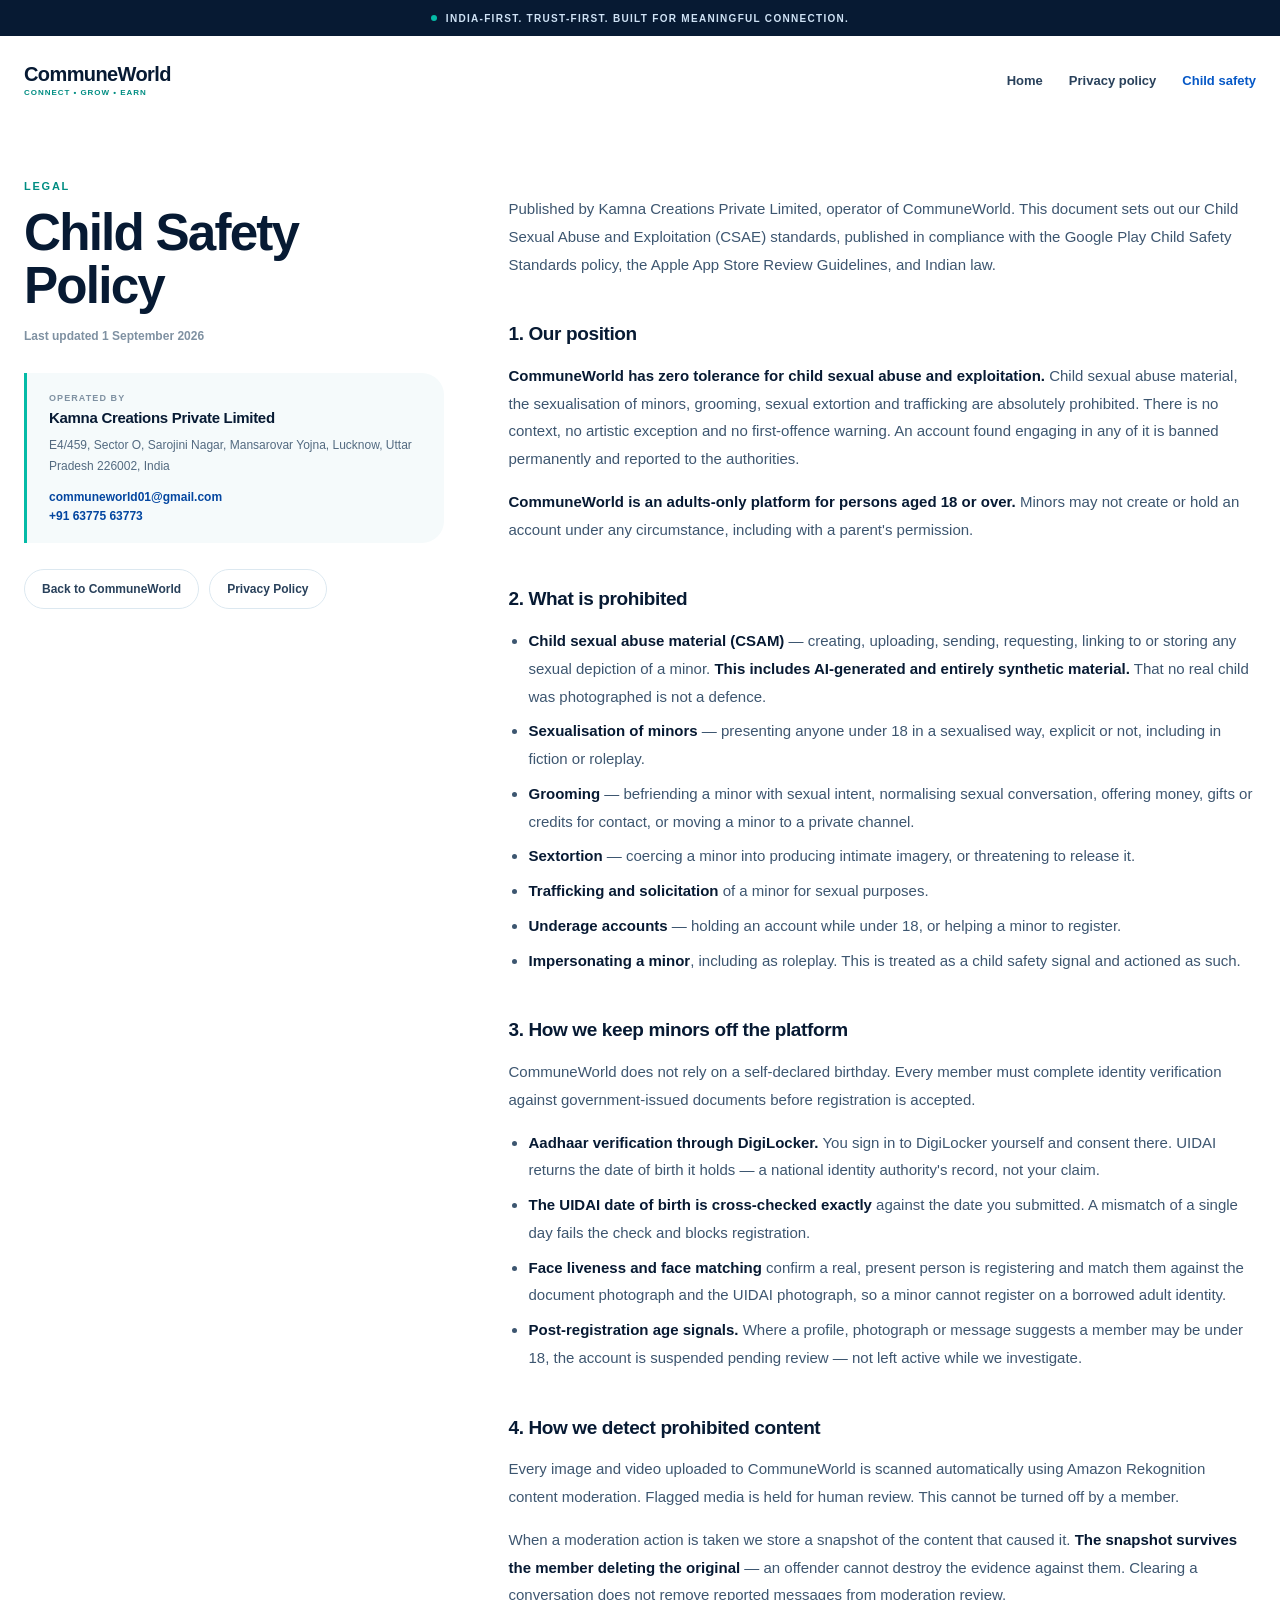
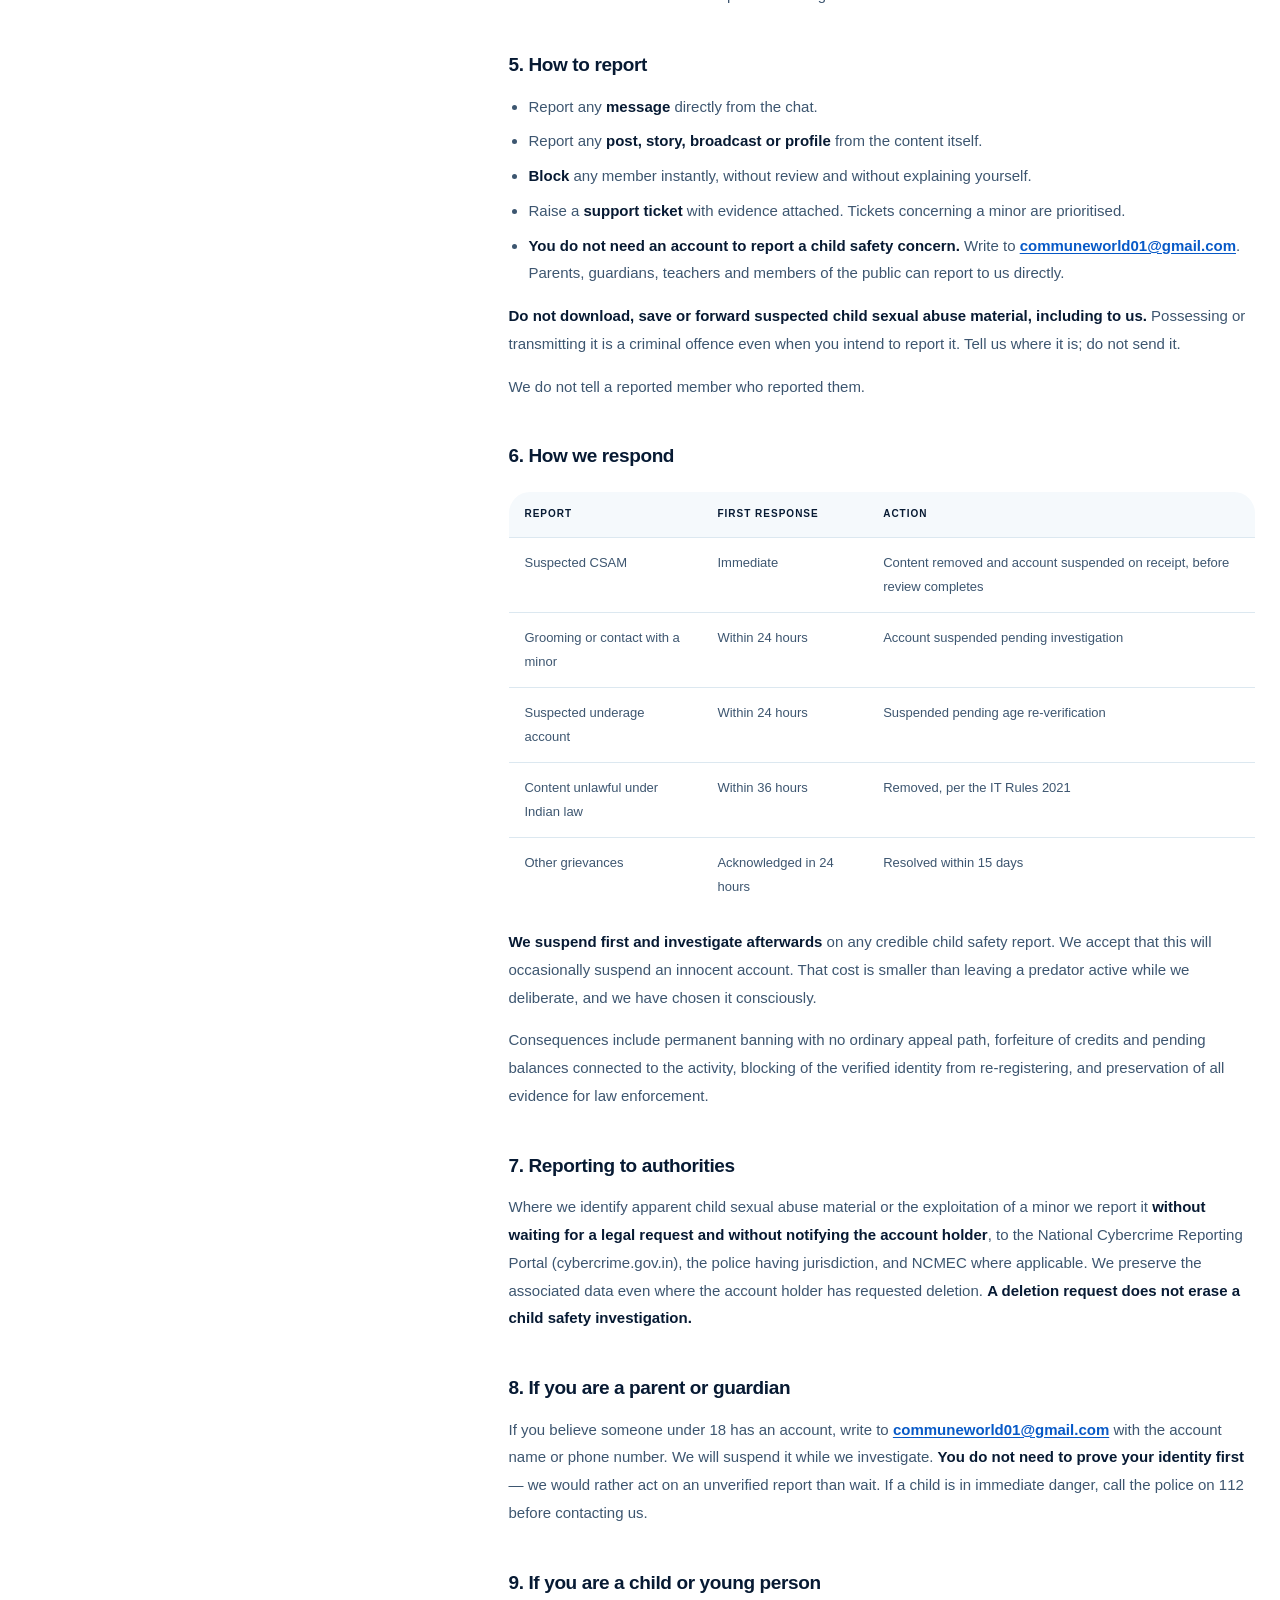
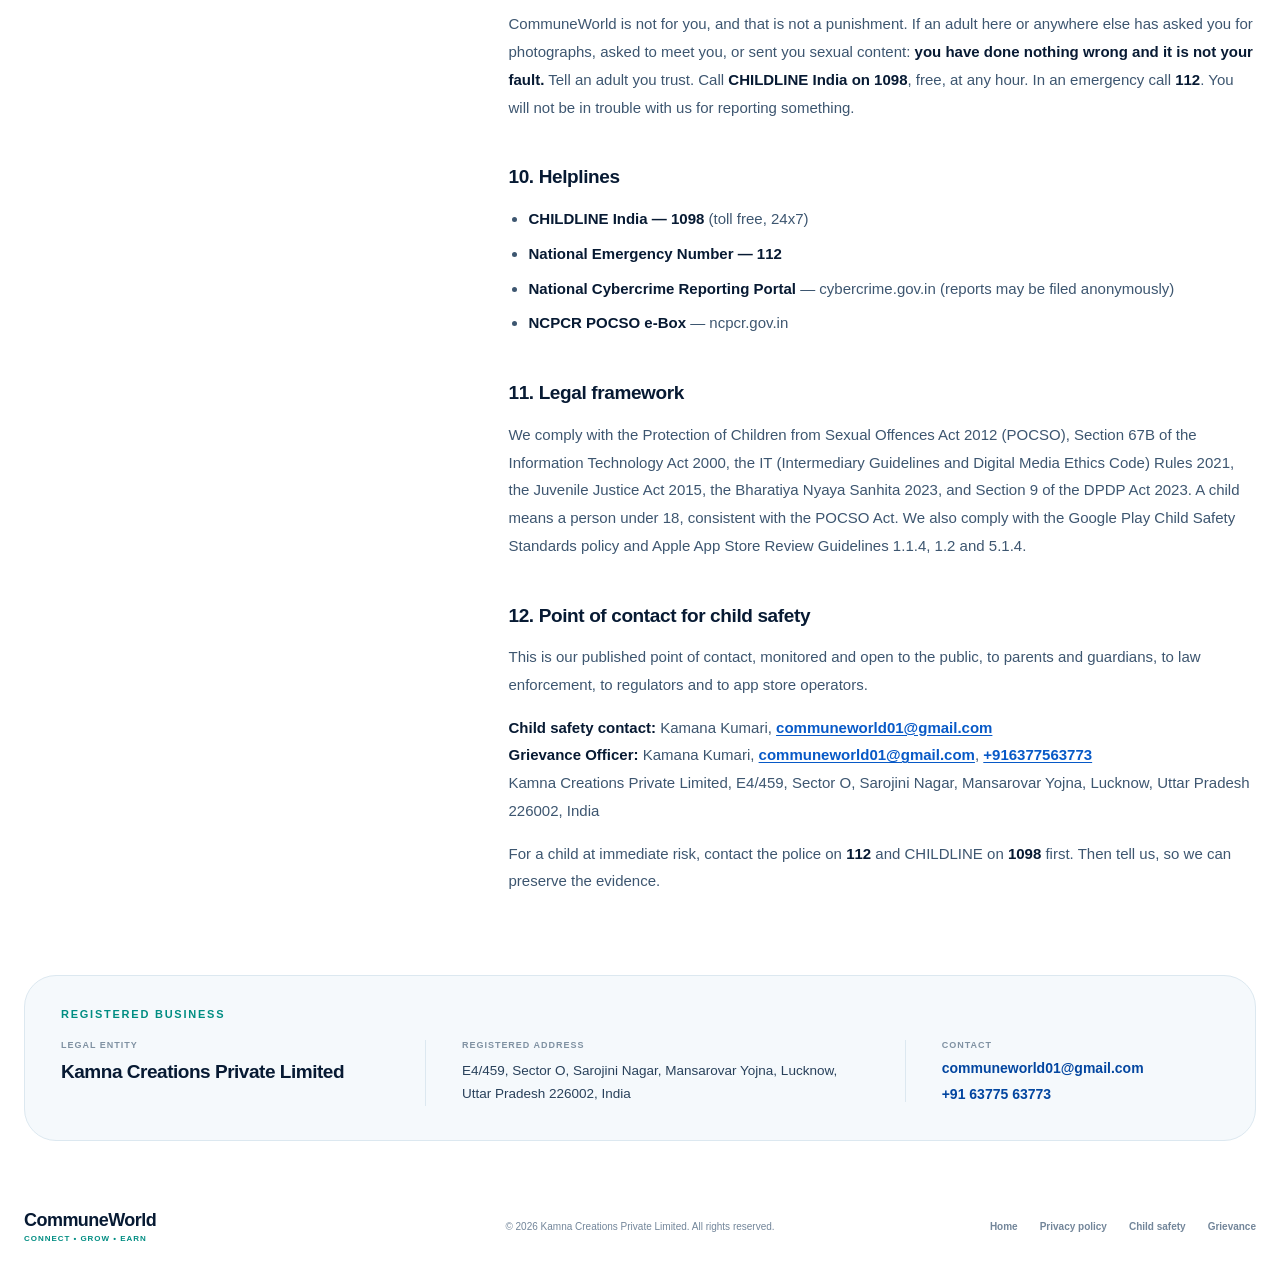
==== child-safety-policy/index.html @ 36544fc2 "initial commit" ====
<!DOCTYPE html>
<!-- Standalone CommuneWorld policy page. Renders the live text from the
     content API, and ships a complete copy of the policy inline so the page
     is never blank if that request fails. -->
<html lang="en">
<head>
<meta charset="utf-8"/>
<meta name="viewport" content="width=device-width, initial-scale=1"/>
<title>Child Safety Policy — CommuneWorld</title>
<meta name="description" content="CommuneWorld's child sexual abuse and exploitation (CSAE) standards, age assurance, reporting routes and published child safety point of contact."/>
<link rel="canonical" href="https://www.communeworld.com/child-safety-policy"/>
<meta property="og:title" content="Child Safety Policy — CommuneWorld"/>
<meta property="og:description" content="CommuneWorld's child sexual abuse and exploitation (CSAE) standards, age assurance, reporting routes and published child safety point of contact."/>
<meta property="og:url" content="https://www.communeworld.com/child-safety-policy"/>
<meta property="og:site_name" content="CommuneWorld"/>
<meta property="og:type" content="website"/>
<meta property="og:locale" content="en_IN"/>
<meta name="twitter:card" content="summary_large_image"/>
<link rel="shortcut icon" href="https://www.communeworld.com/brand/communeworld-logo.jpg"/>
<link rel="icon" href="https://www.communeworld.com/brand/communeworld-logo.jpg"/>
<script type="application/ld+json">
{
  "@context": "https://schema.org",
  "@type": "Organization",
  "name": "CommuneWorld",
  "legalName": "Kamna Creations Private Limited",
  "url": "https://www.communeworld.com",
  "email": "communeworld01@gmail.com",
  "telephone": "+916377563773",
  "address": {
    "@type": "PostalAddress",
    "streetAddress": "E4/459, Sector O, Sarojini Nagar, Mansarovar Yojna",
    "addressLocality": "Lucknow",
    "addressRegion": "Uttar Pradesh",
    "postalCode": "226002",
    "addressCountry": "IN"
  }
}
</script>
<style>
    :root{
      --ink:#071a33;--ink-soft:#29415b;--blue:#0759c7;--blue-deep:#0346a0;
      --teal:#05bba7;--teal-deep:#008d82;--mint:#d9fbf5;--sky:#e8f4ff;
      --paper:#fff;--cloud:#f5f9fc;--line:#dce8f0;
      --radius-lg:32px;--radius-md:22px;--shadow-soft:0 24px 80px #0835621a;
    }
    *{box-sizing:border-box}
    html{scroll-behavior:smooth;background:var(--paper)}
    body{margin:0;background:var(--paper);color:var(--ink);
      -webkit-font-smoothing:antialiased;text-rendering:optimizelegibility;
      font-family:Avenir Next,Segoe UI,Arial,Helvetica,sans-serif}
    a{color:inherit;text-decoration:none}
    .kicker{color:var(--teal-deep);letter-spacing:.16em;text-transform:uppercase;font-size:11px;font-weight:800;margin:0}

    /* ---- announcement + header (mirrors the home page) ---- */
    .announcement{display:flex;align-items:center;justify-content:center;gap:9px;
      min-height:36px;background:var(--ink);color:#cfe2f5;font-size:10px;
      letter-spacing:.13em;text-transform:uppercase;font-weight:700}
    .announcement-dot{width:6px;height:6px;border-radius:999px;background:var(--teal)}
    .site-header{display:flex;align-items:center;justify-content:space-between;gap:24px;
      width:min(100% - 48px,1400px);margin:0 auto;min-height:88px}
    .brand-link{display:flex;flex-direction:column;gap:2px}
    .brand-link strong{font-size:20px;letter-spacing:-.03em;font-weight:850}
    .brand-link span{font-size:8px;letter-spacing:.12em;font-weight:800;color:var(--teal-deep)}
    .nav-links{display:flex;gap:26px;font-size:13px;font-weight:700;color:var(--ink-soft)}
    .nav-links a{transition:color .18s}
    .nav-links a:hover{color:var(--teal-deep)}
    .nav-links a[aria-current="page"]{color:var(--blue)}

    /* ---- policy head ---- */
    .policy{width:min(100% - 48px,1400px);margin:0 auto;padding:56px 0 24px;
      display:grid;grid-template-columns:minmax(0,.9fr) minmax(0,1.6fr);gap:64px;align-items:start}
    .policy-head{position:sticky;top:34px}
    .policy-head h1{margin:14px 0 0;font-size:clamp(38px,4vw,52px);letter-spacing:-.035em;line-height:1.04}
    .policy-meta{margin:16px 0 0;color:#7f91a2;font-size:12px;font-weight:700}
    .policy-entity{margin-top:30px;padding:20px 22px;border-left:3px solid var(--teal);
      background:#f5fafb;border-radius:0 var(--radius-md) var(--radius-md) 0}
    .policy-entity .entity-label{display:block;color:#7f91a2;letter-spacing:.12em;
      text-transform:uppercase;font-size:9px;font-weight:750}
    .policy-entity strong{display:block;margin-top:6px;font-size:15px;letter-spacing:-.02em}
    .policy-entity address{margin-top:9px;font-style:normal;font-size:12px;line-height:1.8;color:#536a80}
    .policy-entity .entity-contact{display:flex;flex-direction:column;gap:5px;margin-top:12px;
      font-size:12px;font-weight:750;color:var(--blue-deep)}
    .policy-entity .entity-contact a:hover{color:var(--teal-deep);text-decoration:underline}
    .policy-nav{display:flex;flex-wrap:wrap;gap:10px;margin-top:26px}
    .policy-nav a{display:inline-flex;align-items:center;min-height:40px;padding:0 17px;
      border-radius:999px;border:1px solid var(--line);font-size:12px;font-weight:750;
      color:var(--ink-soft);transition:border-color .18s,color .18s,background .18s}
    .policy-nav a:hover{border-color:var(--teal);color:var(--teal-deep);background:var(--mint)}

    /* ---- rendered policy body ---- */
    .policy-content{max-width:760px;color:#3d5670;font-size:15px;line-height:1.85}
    .policy-content h2{margin:44px 0 0;font-size:26px;letter-spacing:-.025em;color:var(--ink);line-height:1.2}
    .policy-content h3{margin:44px 0 0;font-size:19px;letter-spacing:-.02em;color:var(--ink);line-height:1.3}
    .policy-content h3:first-child,.policy-content h2:first-child{margin-top:0}
    .policy-content p{margin:15px 0 0}
    .policy-content ul,.policy-content ol{margin:15px 0 0;padding-left:20px}
    .policy-content li{margin-top:7px}
    .policy-content li>p{margin:0}
    .policy-content strong{color:var(--ink);font-weight:800}
    .policy-content a{color:var(--blue);font-weight:700;text-decoration:underline;text-underline-offset:2px}
    .policy-content a:hover{color:var(--teal-deep)}
    .policy-content table{width:100%;margin-top:22px;border-collapse:collapse;font-size:13px;
      border:1px solid var(--line);border-radius:var(--radius-md);overflow:hidden}
    .policy-content th{background:var(--cloud);color:var(--ink);text-align:left;font-weight:800;
      font-size:10px;letter-spacing:.1em;text-transform:uppercase}
    .policy-content th,.policy-content td{padding:13px 15px;border-bottom:1px solid var(--line);vertical-align:top}
    .policy-content tr:last-child td{border-bottom:0}
    .policy-content td p,.policy-content th p{margin:0}
    .table-scroll{overflow-x:auto}

    /* ---- registered business panel + footer ---- */
    .legal-strip{width:min(100% - 48px,1400px);margin:56px auto 26px;padding:32px 36px 34px;
      background:var(--cloud);border:1px solid var(--line);border-radius:var(--radius-lg)}
    .legal-strip>.kicker{margin-bottom:20px}
    .legal-grid{display:grid;grid-template-columns:1.1fr 1.45fr .95fr;align-items:start}
    .legal-item{display:flex;flex-direction:column;gap:10px;min-width:0;padding-right:36px}
    .legal-item+.legal-item{border-left:1px solid var(--line);padding-left:36px}
    .legal-item:last-child{padding-right:0}
    .legal-label{color:#7f91a2;letter-spacing:.11em;text-transform:uppercase;font-size:9px;font-weight:800}
    .legal-item strong{color:var(--ink);font-size:19px;letter-spacing:-.025em;font-weight:850;line-height:1.25}
    .legal-item address{max-width:400px;font-style:normal;font-size:13.5px;line-height:1.7;color:var(--ink-soft)}
    .legal-item a{width:fit-content;color:var(--blue-deep);font-size:14px;font-weight:750;transition:color .18s}
    .legal-item a:hover{color:var(--teal-deep);text-decoration:underline;text-underline-offset:3px}
    footer{display:grid;grid-template-columns:1fr auto 1fr;align-items:center;gap:24px;
      width:min(100% - 48px,1400px);margin:0 auto;min-height:118px;font-size:10px;color:#73869a}
    .footer-brand{display:flex;flex-direction:column;gap:3px}
    .footer-brand strong{color:var(--ink);font-size:18px;letter-spacing:-.03em}
    .footer-brand span{color:var(--teal-deep);font-size:8px;letter-spacing:.12em;font-weight:800}
    .footer-links{display:flex;flex-wrap:wrap;justify-content:flex-end;gap:22px;font-weight:700}
    .footer-links a{transition:color .18s}
    .footer-links a:hover{color:var(--teal-deep)}

    @media (width<=960px){
      .policy{grid-template-columns:1fr;gap:40px;padding-top:44px}
      .policy-head{position:static}
      .legal-grid{grid-template-columns:1fr 1fr;gap:26px 34px}
      .legal-item{padding-right:0}
      .legal-item+.legal-item{border-left:0;padding-left:0}
      footer{grid-template-columns:1fr auto}
      footer>p{grid-area:2/1/auto/-1;text-align:left;padding-bottom:24px}
    }
    @media (width<=700px){
      .site-header,.policy,.legal-strip,footer{width:min(100% - 28px,1400px)}
      .announcement{min-height:32px;font-size:9px}
      .legal-strip{margin:38px auto 22px;padding:26px 22px 28px;border-radius:var(--radius-md)}
      .legal-grid{grid-template-columns:1fr;gap:22px}
      .policy-content{font-size:14px}
      footer{display:flex;flex-direction:column;align-items:flex-start;justify-content:center;
        gap:18px;min-height:170px}
      footer>p{order:3;padding:0 0 25px}
      .footer-links{justify-content:flex-start}
    }
    @media (prefers-reduced-motion:reduce){
      html{scroll-behavior:auto}
      *,:before,:after{transition-duration:.01ms!important}
    }
</style>
</head>
<body data-slug="child-safety-policy">
<div class="announcement"><span class="announcement-dot"></span>India-first. Trust-first. Built for meaningful connection.</div>
<header class="site-header">
  <a class="brand-link" href="/" aria-label="CommuneWorld home"><strong>CommuneWorld</strong><span>CONNECT • GROW • EARN</span></a>
  <nav class="nav-links" aria-label="Primary navigation">
    <a href="/">Home</a>
    <a href="/privacy-policy">Privacy policy</a>
    <a href="/child-safety-policy" aria-current="page">Child safety</a>
  </nav>
</header>
<main class="policy">
  <div class="policy-head">
    <p class="kicker">LEGAL</p>
    <h1>Child Safety Policy</h1>
    <p class="policy-meta">Last updated <time id="policy-updated" datetime="2026-09-01T12:44:32.333Z">1 September 2026</time></p>
    <div class="policy-entity">
      <span class="entity-label">Operated by</span>
      <strong>Kamna Creations Private Limited</strong>
      <address>E4/459, Sector O, Sarojini Nagar, Mansarovar Yojna, Lucknow, Uttar Pradesh 226002, India</address>
      <div class="entity-contact">
        <a href="mailto:communeworld01@gmail.com">communeworld01@gmail.com</a>
        <a href="tel:+916377563773">+91 63775 63773</a>
      </div>
    </div>
    <div class="policy-nav">
      <a href="/">Back to CommuneWorld</a>
      <a href="/privacy-policy">Privacy Policy</a>
    </div>
  </div>
  <article class="policy-content" id="policy-content">
<h2>Child Safety Policy and CSAE Standards</h2><p><strong>Last updated: 1 September 2026</strong></p><p>Published by Kamna Creations Private Limited, operator of CommuneWorld. This document sets out our Child Sexual Abuse and Exploitation (CSAE) standards, published in compliance with the Google Play Child Safety Standards policy, the Apple App Store Review Guidelines, and Indian law.</p><h3>1. Our position</h3><p><strong>CommuneWorld has zero tolerance for child sexual abuse and exploitation.</strong> Child sexual abuse material, the sexualisation of minors, grooming, sexual extortion and trafficking are absolutely prohibited. There is no context, no artistic exception and no first-offence warning. An account found engaging in any of it is banned permanently and reported to the authorities.</p><p><strong>CommuneWorld is an adults-only platform for persons aged 18 or over.</strong> Minors may not create or hold an account under any circumstance, including with a parent's permission.</p><h3>2. What is prohibited</h3><ul><li><p><strong>Child sexual abuse material (CSAM)</strong> — creating, uploading, sending, requesting, linking to or storing any sexual depiction of a minor. <strong>This includes AI-generated and entirely synthetic material.</strong> That no real child was photographed is not a defence.</p></li><li><p><strong>Sexualisation of minors</strong> — presenting anyone under 18 in a sexualised way, explicit or not, including in fiction or roleplay.</p></li><li><p><strong>Grooming</strong> — befriending a minor with sexual intent, normalising sexual conversation, offering money, gifts or credits for contact, or moving a minor to a private channel.</p></li><li><p><strong>Sextortion</strong> — coercing a minor into producing intimate imagery, or threatening to release it.</p></li><li><p><strong>Trafficking and solicitation</strong> of a minor for sexual purposes.</p></li><li><p><strong>Underage accounts</strong> — holding an account while under 18, or helping a minor to register.</p></li><li><p><strong>Impersonating a minor</strong>, including as roleplay. This is treated as a child safety signal and actioned as such.</p></li></ul><h3>3. How we keep minors off the platform</h3><p>CommuneWorld does not rely on a self-declared birthday. Every member must complete identity verification against government-issued documents before registration is accepted.</p><ul><li><p><strong>Aadhaar verification through DigiLocker.</strong> You sign in to DigiLocker yourself and consent there. UIDAI returns the date of birth it holds — a national identity authority's record, not your claim.</p></li><li><p><strong>The UIDAI date of birth is cross-checked exactly</strong> against the date you submitted. A mismatch of a single day fails the check and blocks registration.</p></li><li><p><strong>Face liveness and face matching</strong> confirm a real, present person is registering and match them against the document photograph and the UIDAI photograph, so a minor cannot register on a borrowed adult identity.</p></li><li><p><strong>Post-registration age signals.</strong> Where a profile, photograph or message suggests a member may be under 18, the account is suspended pending review — not left active while we investigate.</p></li></ul><h3>4. How we detect prohibited content</h3><p>Every image and video uploaded to CommuneWorld is scanned automatically using Amazon Rekognition content moderation. Flagged media is held for human review. This cannot be turned off by a member.</p><p>When a moderation action is taken we store a snapshot of the content that caused it. <strong>The snapshot survives the member deleting the original</strong> — an offender cannot destroy the evidence against them. Clearing a conversation does not remove reported messages from moderation review.</p><h3>5. How to report</h3><ul><li><p>Report any <strong>message</strong> directly from the chat.</p></li><li><p>Report any <strong>post, story, broadcast or profile</strong> from the content itself.</p></li><li><p><strong>Block</strong> any member instantly, without review and without explaining yourself.</p></li><li><p>Raise a <strong>support ticket</strong> with evidence attached. Tickets concerning a minor are prioritised.</p></li><li><p><strong>You do not need an account to report a child safety concern.</strong> Write to communeworld01@gmail.com. Parents, guardians, teachers and members of the public can report to us directly.</p></li></ul><p><strong>Do not download, save or forward suspected child sexual abuse material, including to us.</strong> Possessing or transmitting it is a criminal offence even when you intend to report it. Tell us where it is; do not send it.</p><p>We do not tell a reported member who reported them.</p><h3>6. How we respond</h3><table><tbody><tr><th><p>Report</p></th><th><p>First response</p></th><th><p>Action</p></th></tr><tr><td><p>Suspected CSAM</p></td><td><p>Immediate</p></td><td><p>Content removed and account suspended on receipt, before review completes</p></td></tr><tr><td><p>Grooming or contact with a minor</p></td><td><p>Within 24 hours</p></td><td><p>Account suspended pending investigation</p></td></tr><tr><td><p>Suspected underage account</p></td><td><p>Within 24 hours</p></td><td><p>Suspended pending age re-verification</p></td></tr><tr><td><p>Content unlawful under Indian law</p></td><td><p>Within 36 hours</p></td><td><p>Removed, per the IT Rules 2021</p></td></tr><tr><td><p>Other grievances</p></td><td><p>Acknowledged in 24 hours</p></td><td><p>Resolved within 15 days</p></td></tr></tbody></table><p><strong>We suspend first and investigate afterwards</strong> on any credible child safety report. We accept that this will occasionally suspend an innocent account. That cost is smaller than leaving a predator active while we deliberate, and we have chosen it consciously.</p><p>Consequences include permanent banning with no ordinary appeal path, forfeiture of credits and pending balances connected to the activity, blocking of the verified identity from re-registering, and preservation of all evidence for law enforcement.</p><h3>7. Reporting to authorities</h3><p>Where we identify apparent child sexual abuse material or the exploitation of a minor we report it <strong>without waiting for a legal request and without notifying the account holder</strong>, to the National Cybercrime Reporting Portal (cybercrime.gov.in), the police having jurisdiction, and NCMEC where applicable. We preserve the associated data even where the account holder has requested deletion. <strong>A deletion request does not erase a child safety investigation.</strong></p><h3>8. If you are a parent or guardian</h3><p>If you believe someone under 18 has an account, write to communeworld01@gmail.com with the account name or phone number. We will suspend it while we investigate. <strong>You do not need to prove your identity first</strong> — we would rather act on an unverified report than wait. If a child is in immediate danger, call the police on 112 before contacting us.</p><h3>9. If you are a child or young person</h3><p>CommuneWorld is not for you, and that is not a punishment. If an adult here or anywhere else has asked you for photographs, asked to meet you, or sent you sexual content: <strong>you have done nothing wrong and it is not your fault.</strong> Tell an adult you trust. Call <strong>CHILDLINE India on 1098</strong>, free, at any hour. In an emergency call <strong>112</strong>. You will not be in trouble with us for reporting something.</p><h3>10. Helplines</h3><ul><li><p><strong>CHILDLINE India — 1098</strong> (toll free, 24x7)</p></li><li><p><strong>National Emergency Number — 112</strong></p></li><li><p><strong>National Cybercrime Reporting Portal</strong> — cybercrime.gov.in (reports may be filed anonymously)</p></li><li><p><strong>NCPCR POCSO e-Box</strong> — ncpcr.gov.in</p></li></ul><h3>11. Legal framework</h3><p>We comply with the Protection of Children from Sexual Offences Act 2012 (POCSO), Section 67B of the Information Technology Act 2000, the IT (Intermediary Guidelines and Digital Media Ethics Code) Rules 2021, the Juvenile Justice Act 2015, the Bharatiya Nyaya Sanhita 2023, and Section 9 of the DPDP Act 2023. A child means a person under 18, consistent with the POCSO Act. We also comply with the Google Play Child Safety Standards policy and Apple App Store Review Guidelines 1.1.4, 1.2 and 5.1.4.</p><h3>12. Point of contact for child safety</h3><p>This is our published point of contact, monitored and open to the public, to parents and guardians, to law enforcement, to regulators and to app store operators.</p><p><strong>Child safety contact:</strong> Kamana Kumari, communeworld01@gmail.com<br /><strong>Grievance Officer:</strong> Kamana Kumari, communeworld01@gmail.com, +916377563773<br />Kamna Creations Private Limited, E4/459, Sector O, Sarojini Nagar, Mansarovar Yojna, Lucknow, Uttar Pradesh 226002, India</p><p>For a child at immediate risk, contact the police on <strong>112</strong> and CHILDLINE on <strong>1098</strong> first. Then tell us, so we can preserve the evidence.</p>
  </article>
</main>
<section class="legal-strip" id="legal" aria-label="Registered business details">
  <p class="kicker">Registered business</p>
  <div class="legal-grid">
    <div class="legal-item">
      <span class="legal-label">Legal entity</span>
      <strong>Kamna Creations Private Limited</strong>
    </div>
    <div class="legal-item">
      <span class="legal-label">Registered address</span>
      <address>E4/459, Sector O, Sarojini Nagar, Mansarovar Yojna, Lucknow, Uttar Pradesh 226002, India</address>
    </div>
    <div class="legal-item">
      <span class="legal-label">Contact</span>
      <a href="mailto:communeworld01@gmail.com">communeworld01@gmail.com</a>
      <a href="tel:+916377563773">+91 63775 63773</a>
    </div>
  </div>
</section>
<footer>
  <div class="footer-brand"><strong>CommuneWorld</strong><span>CONNECT • GROW • EARN</span></div>
  <p>© 2026 Kamna Creations Private Limited. All rights reserved.</p>
  <div class="footer-links">
    <a href="/">Home</a>
    <a href="/privacy-policy">Privacy policy</a>
    <a href="/child-safety-policy">Child safety</a>
    <a href="mailto:communeworld01@gmail.com">Grievance</a>
  </div>
</footer>
<script>
/* Fetches the live policy text from the CommuneWorld content API and renders it.
   The page already ships a complete copy of the policy in the markup below, so if
   the API is unreachable the visitor (or an app-store / payment-gateway reviewer)
   still sees the full policy. The fetch only ever replaces good content with newer
   good content -- it never blanks the page. */
(function () {
  var API_BASE = 'https://api.communeworld.com/api/content-pages/';
  var CONTACT_EMAIL = 'communeworld01@gmail.com';

  var body = document.body;
  var slug = body.getAttribute('data-slug');
  var target = document.getElementById('policy-content');
  var stamp = document.getElementById('policy-updated');
  var heading = document.querySelector('.policy-head h1');
  var pageTitle = heading ? heading.textContent.trim().toLowerCase() : '';

  /* Tags and attributes we are willing to render. Anything else is dropped, so a
     compromised or mistyped CMS entry cannot inject script into this page. */
  var ALLOWED_TAGS = ('h1 h2 h3 h4 h5 h6 p div span section article ul ol li dl dt dd ' +
    'strong b em i u s small sub sup br hr a blockquote code pre figure figcaption ' +
    'table thead tbody tfoot tr th td caption colgroup col img').toUpperCase().split(' ');
  var ALLOWED_ATTRS = ['href', 'title', 'alt', 'src', 'colspan', 'rowspan', 'span', 'datetime'];

  function sanitize(root) {
    var nodes = Array.prototype.slice.call(root.querySelectorAll('*'));
    nodes.forEach(function (el) {
      if (ALLOWED_TAGS.indexOf(el.tagName) === -1) {
        if (el.parentNode) el.parentNode.removeChild(el);
        return;
      }
      Array.prototype.slice.call(el.attributes).forEach(function (attr) {
        var name = attr.name.toLowerCase();
        var value = (attr.value || '').trim();
        var unsafeUrl = (name === 'href' || name === 'src') && /^(javascript|data|vbscript):/i.test(value);
        if (ALLOWED_ATTRS.indexOf(name) === -1 || unsafeUrl) el.removeAttribute(attr.name);
      });
      if (el.tagName === 'A' && el.getAttribute('href')) {
        var href = el.getAttribute('href');
        if (/^https?:/i.test(href)) {
          el.setAttribute('target', '_blank');
          el.setAttribute('rel', 'noopener noreferrer');
        }
      }
    });
    return root;
  }

  function textNodes(root) {
    var walker = document.createTreeWalker(root, NodeFilter.SHOW_TEXT, null, false);
    var out = [], node;
    while ((node = walker.nextNode())) out.push(node);
    return out;
  }

  /* The stored copy still carries editorial placeholders such as [CSAE EMAIL].
     Publishing those verbatim would defeat the purpose of the page, so they are
     resolved to the published contact address at render time. Remove this once
     the placeholders are fixed in the CMS. */
  function resolvePlaceholders(root) {
    textNodes(root).forEach(function (node) {
      if (node.nodeValue.indexOf('[') === -1) return;
      node.nodeValue = node.nodeValue
        .replace(/\[\s*(?:DPO|GRIEVANCE|CSAE|SUPPORT|CONTACT)\s+EMAIL\s*\]/gi, CONTACT_EMAIL);
    });
  }

  /* Turns bare email addresses and the published phone number into real links. */
  function linkify(root) {
    var pattern = /([A-Za-z0-9._%+-]+@[A-Za-z0-9.-]+\.[A-Za-z]{2,})|(\+91[\s-]?\d{5}[\s-]?\d{5})/g;
    textNodes(root).forEach(function (node) {
      var parent = node.parentNode;
      if (!parent || (parent.closest && parent.closest('a'))) return;
      var text = node.nodeValue;
      pattern.lastIndex = 0;
      if (!pattern.test(text)) return;

      pattern.lastIndex = 0;
      var frag = document.createDocumentFragment();
      var last = 0, match;
      while ((match = pattern.exec(text))) {
        if (match.index > last) frag.appendChild(document.createTextNode(text.slice(last, match.index)));
        var link = document.createElement('a');
        link.textContent = match[0];
        link.setAttribute('href', match[1] ? 'mailto:' + match[1] : 'tel:' + match[0].replace(/[\s-]/g, ''));
        frag.appendChild(link);
        last = match.index + match[0].length;
      }
      if (last < text.length) frag.appendChild(document.createTextNode(text.slice(last)));
      parent.replaceChild(frag, node);
    });
  }

  /* The stored content repeats the policy title and its own "Last updated" line.
     Both are already rendered in the page header, so drop the duplicates. */
  function dropDuplicateLede(root) {
    var first = root.firstElementChild;
    if (first && /^H[1-3]$/.test(first.tagName) &&
        first.textContent.trim().toLowerCase().indexOf(pageTitle) === 0) {
      root.removeChild(first);
    }
    var next = root.firstElementChild;
    if (next && next.tagName === 'P' && /last\s+updated/i.test(next.textContent)) {
      root.removeChild(next);
    }
  }

  /* Wide tables must scroll inside their own box rather than the page. */
  function wrapTables(root) {
    Array.prototype.slice.call(root.querySelectorAll('table')).forEach(function (table) {
      if (table.parentNode && table.parentNode.classList.contains('table-scroll')) return;
      var box = document.createElement('div');
      box.className = 'table-scroll';
      table.parentNode.insertBefore(box, table);
      box.appendChild(table);
    });
  }

  function polish(root) {
    dropDuplicateLede(root);
    resolvePlaceholders(root);
    linkify(root);
    wrapTables(root);
  }

  function setUpdated(iso) {
    if (!stamp || !iso) return;
    var date = new Date(iso);
    if (isNaN(date.getTime())) return;
    stamp.textContent = date.toLocaleDateString('en-GB', { day: 'numeric', month: 'long', year: 'numeric' });
    stamp.setAttribute('datetime', iso);
  }

  /* Clean up the copy that shipped with the page, so it reads identically to the
     live one even when the request below never completes. */
  if (target) polish(target);

  if (!target || !slug || typeof fetch !== 'function') return;

  fetch(API_BASE + slug, { headers: { Accept: 'application/json' }, credentials: 'omit' })
    .then(function (response) {
      if (!response.ok) throw new Error('HTTP ' + response.status);
      return response.json();
    })
    .then(function (payload) {
      var data = payload && payload.data;
      if (!data || typeof data.content !== 'string' || data.content.trim().length < 200) {
        throw new Error('empty content');
      }
      var parsed = new DOMParser().parseFromString('<div>' + data.content + '</div>', 'text/html');
      var incoming = parsed.body.firstElementChild;
      sanitize(incoming);
      polish(incoming);
      if (!incoming.textContent.trim()) throw new Error('nothing left to render');

      target.textContent = '';
      while (incoming.firstChild) target.appendChild(document.adoptNode(incoming.firstChild));
      setUpdated(data.updated_at);
      body.setAttribute('data-source', 'live');
    })
    .catch(function () {
      /* Keep the copy that shipped with the page. */
      body.setAttribute('data-source', 'builtin');
    });
})();
</script>
</body>
</html>
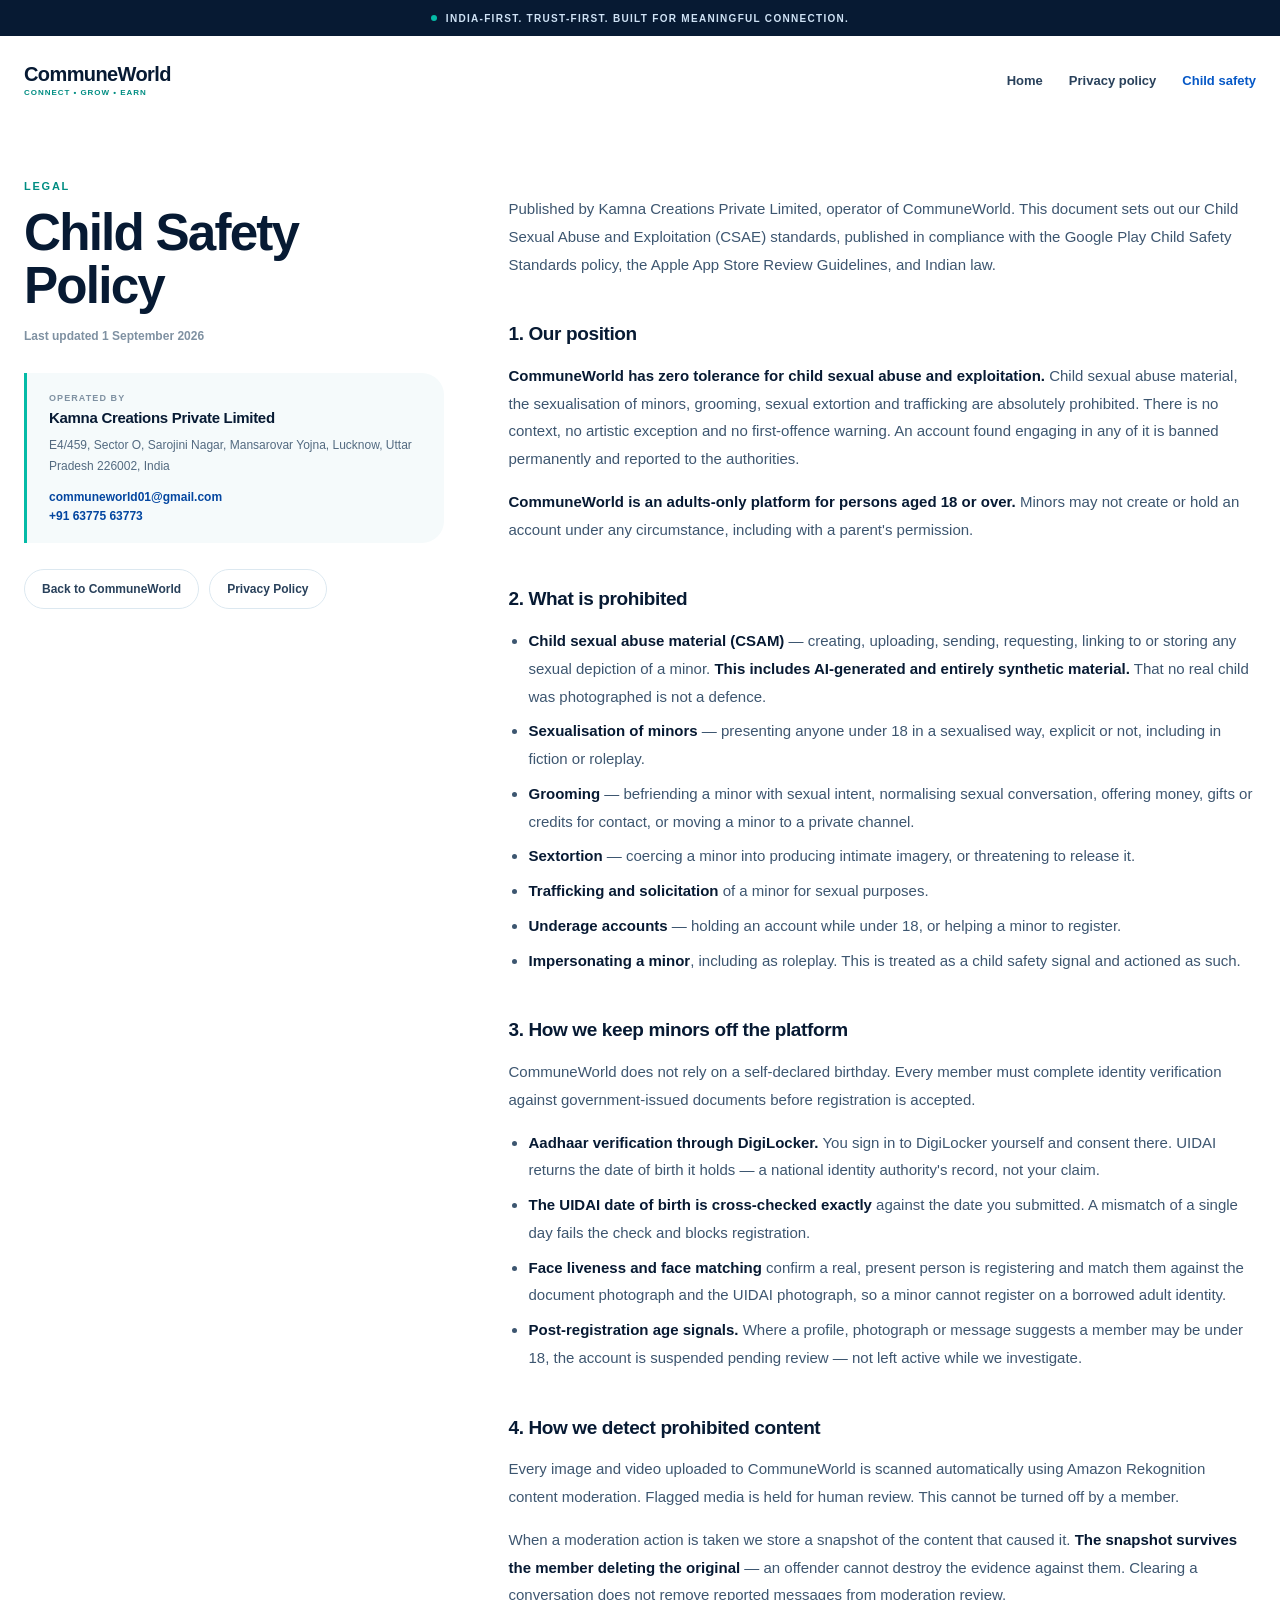
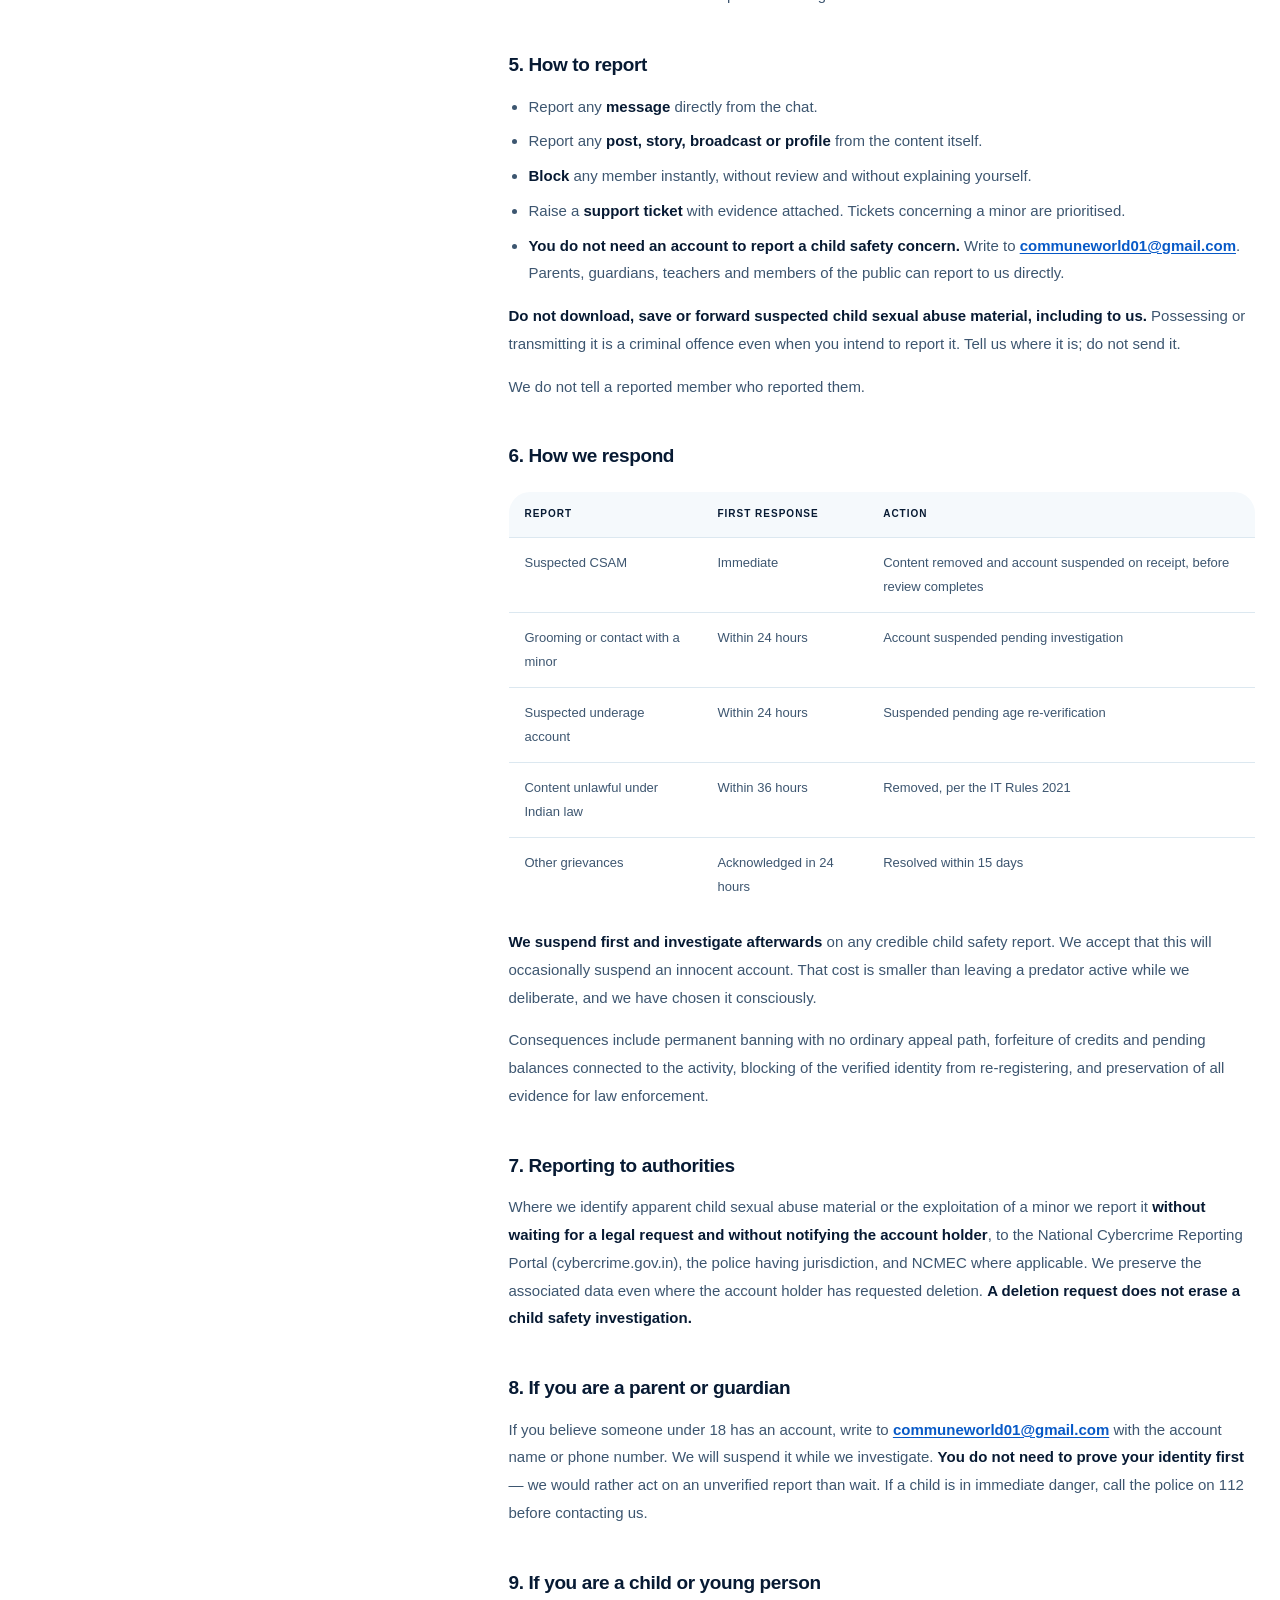
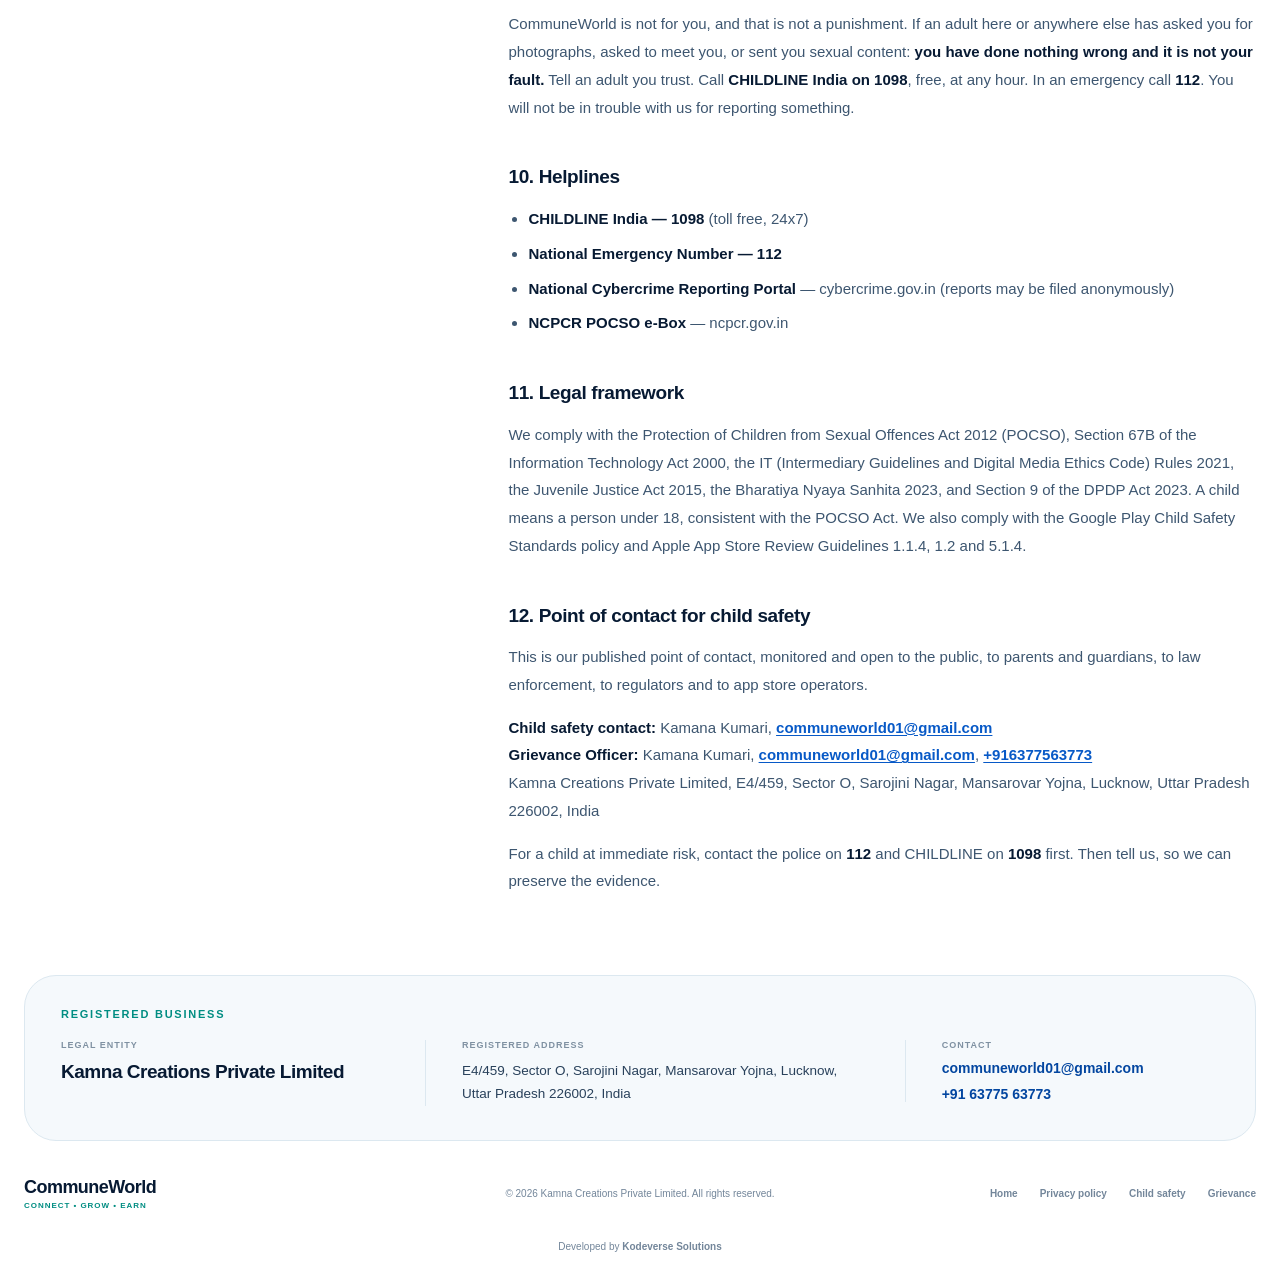
==== commit 1afed335: "added seo tags for kodeverse?" ====
--- a/child-safety-policy/index.html
+++ b/child-safety-policy/index.html
@@ -130,6 +130,9 @@
     .footer-links{display:flex;flex-wrap:wrap;justify-content:flex-end;gap:22px;font-weight:700}
     .footer-links a{transition:color .18s}
     .footer-links a:hover{color:var(--teal-deep)}
+    footer>.footer-credit{grid-area:auto/1/auto/-1;order:4;margin:-12px 0 0;padding-bottom:24px;text-align:center}
+    .footer-credit a{font-weight:700;transition:color .18s}
+    .footer-credit a:hover{color:var(--teal-deep)}
 
     @media (width<=960px){
       .policy{grid-template-columns:1fr;gap:40px;padding-top:44px}
@@ -138,7 +141,8 @@
       .legal-item{padding-right:0}
       .legal-item+.legal-item{border-left:0;padding-left:0}
       footer{grid-template-columns:1fr auto}
-      footer>p{grid-area:2/1/auto/-1;text-align:left;padding-bottom:24px}
+      footer>p{grid-area:2/1/auto/-1;text-align:left}
+      footer>.footer-credit{grid-area:auto/1/auto/-1;text-align:left}
     }
     @media (width<=700px){
       .site-header,.policy,.legal-strip,footer{width:min(100% - 28px,1400px)}
@@ -148,7 +152,7 @@
       .policy-content{font-size:14px}
       footer{display:flex;flex-direction:column;align-items:flex-start;justify-content:center;
         gap:18px;min-height:170px}
-      footer>p{order:3;padding:0 0 25px}
+      footer>p{order:3;padding:0}
       .footer-links{justify-content:flex-start}
     }
     @media (prefers-reduced-motion:reduce){
@@ -217,6 +221,7 @@
     <a href="/child-safety-policy">Child safety</a>
     <a href="mailto:communeworld01@gmail.com">Grievance</a>
   </div>
+  <p class="footer-credit">Developed by <a href="https://kodeversesolutions.com/" target="_blank" rel="noopener">Kodeverse Solutions</a></p>
 </footer>
 <script>
 /* Fetches the live policy text from the CommuneWorld content API and renders it.
